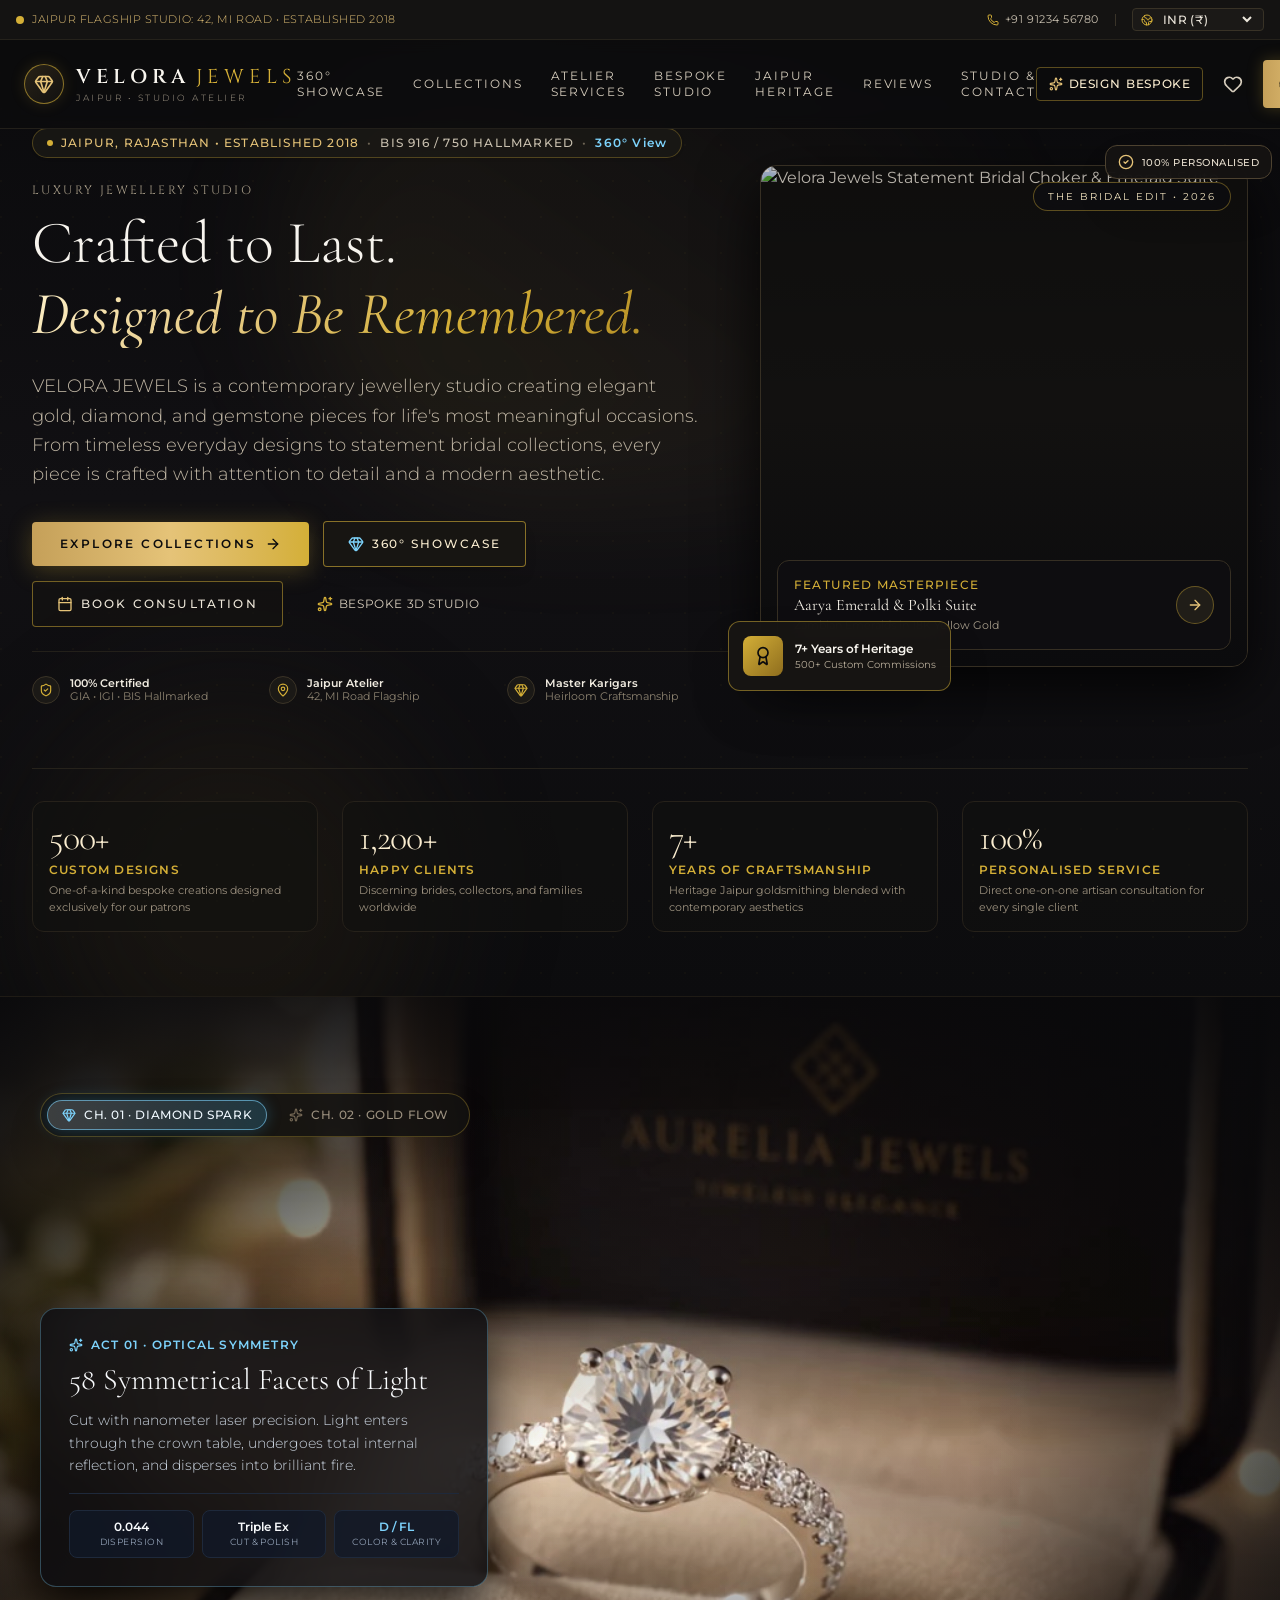
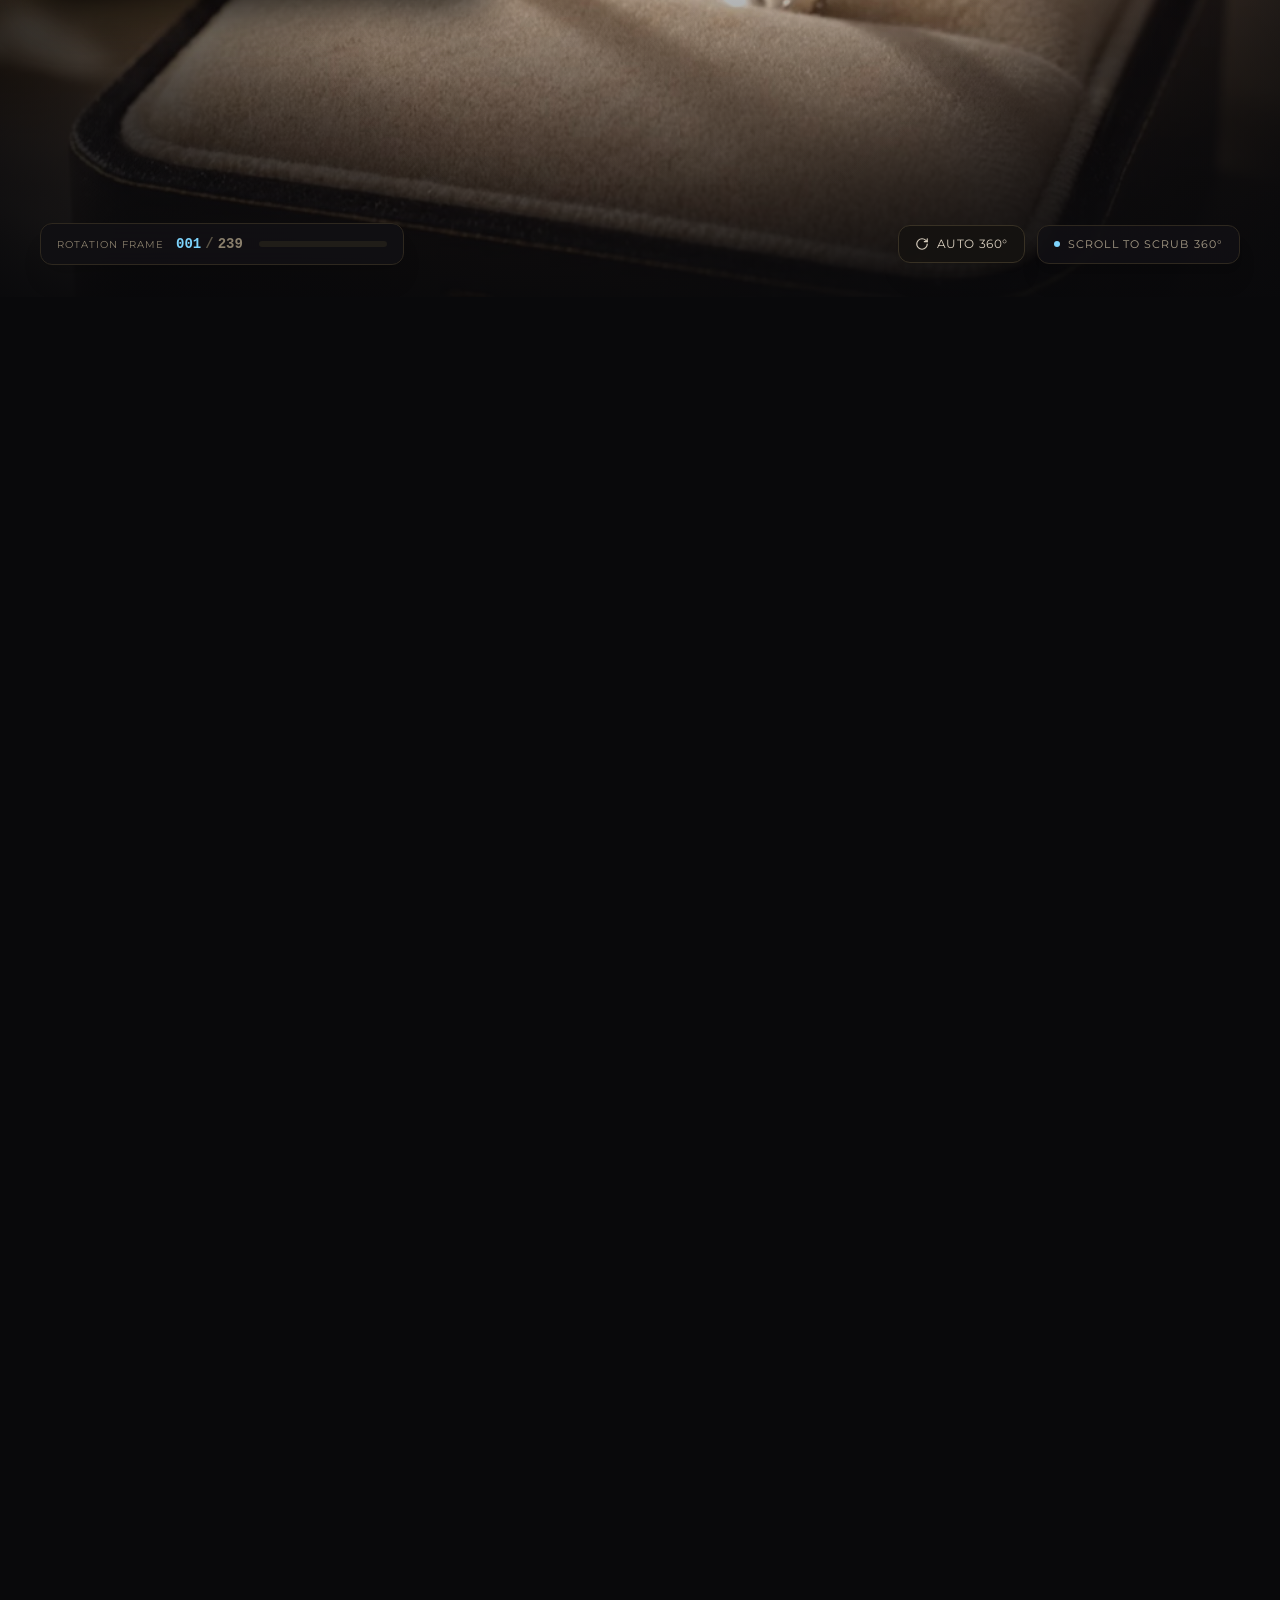
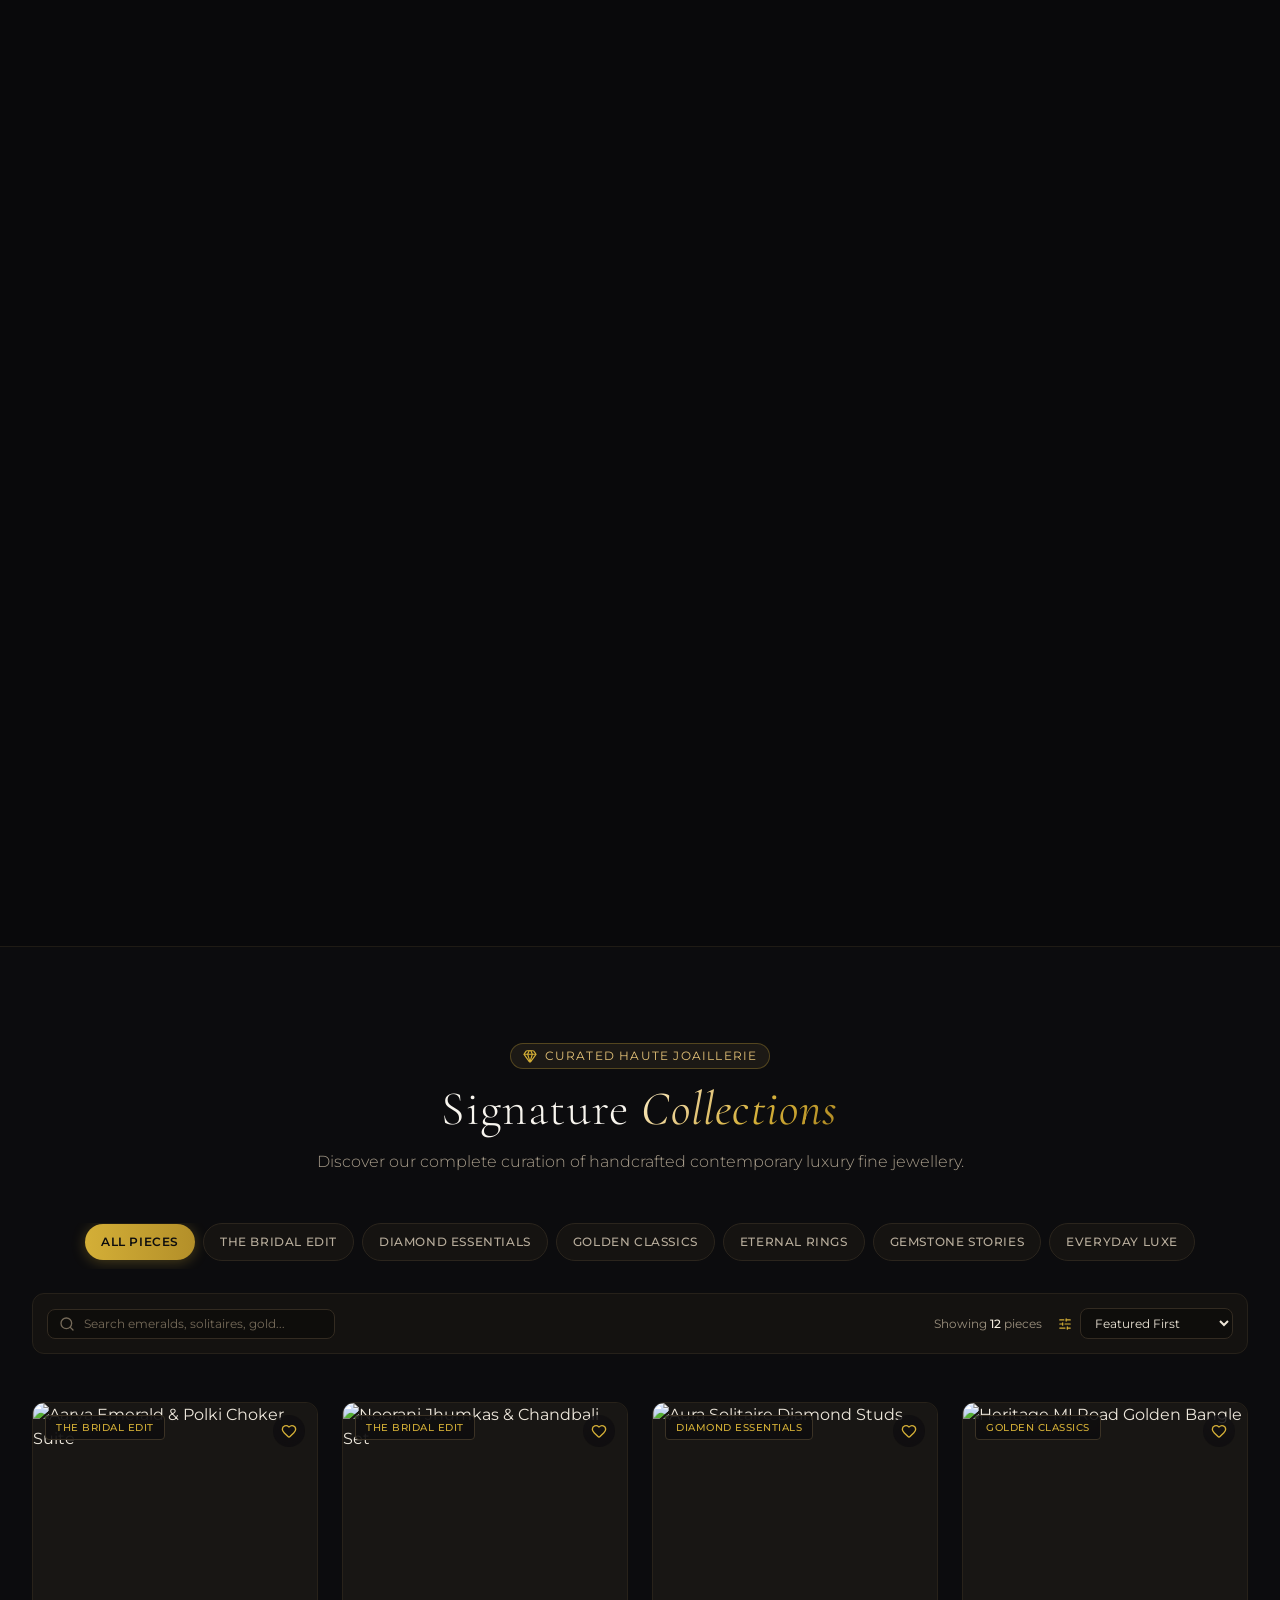
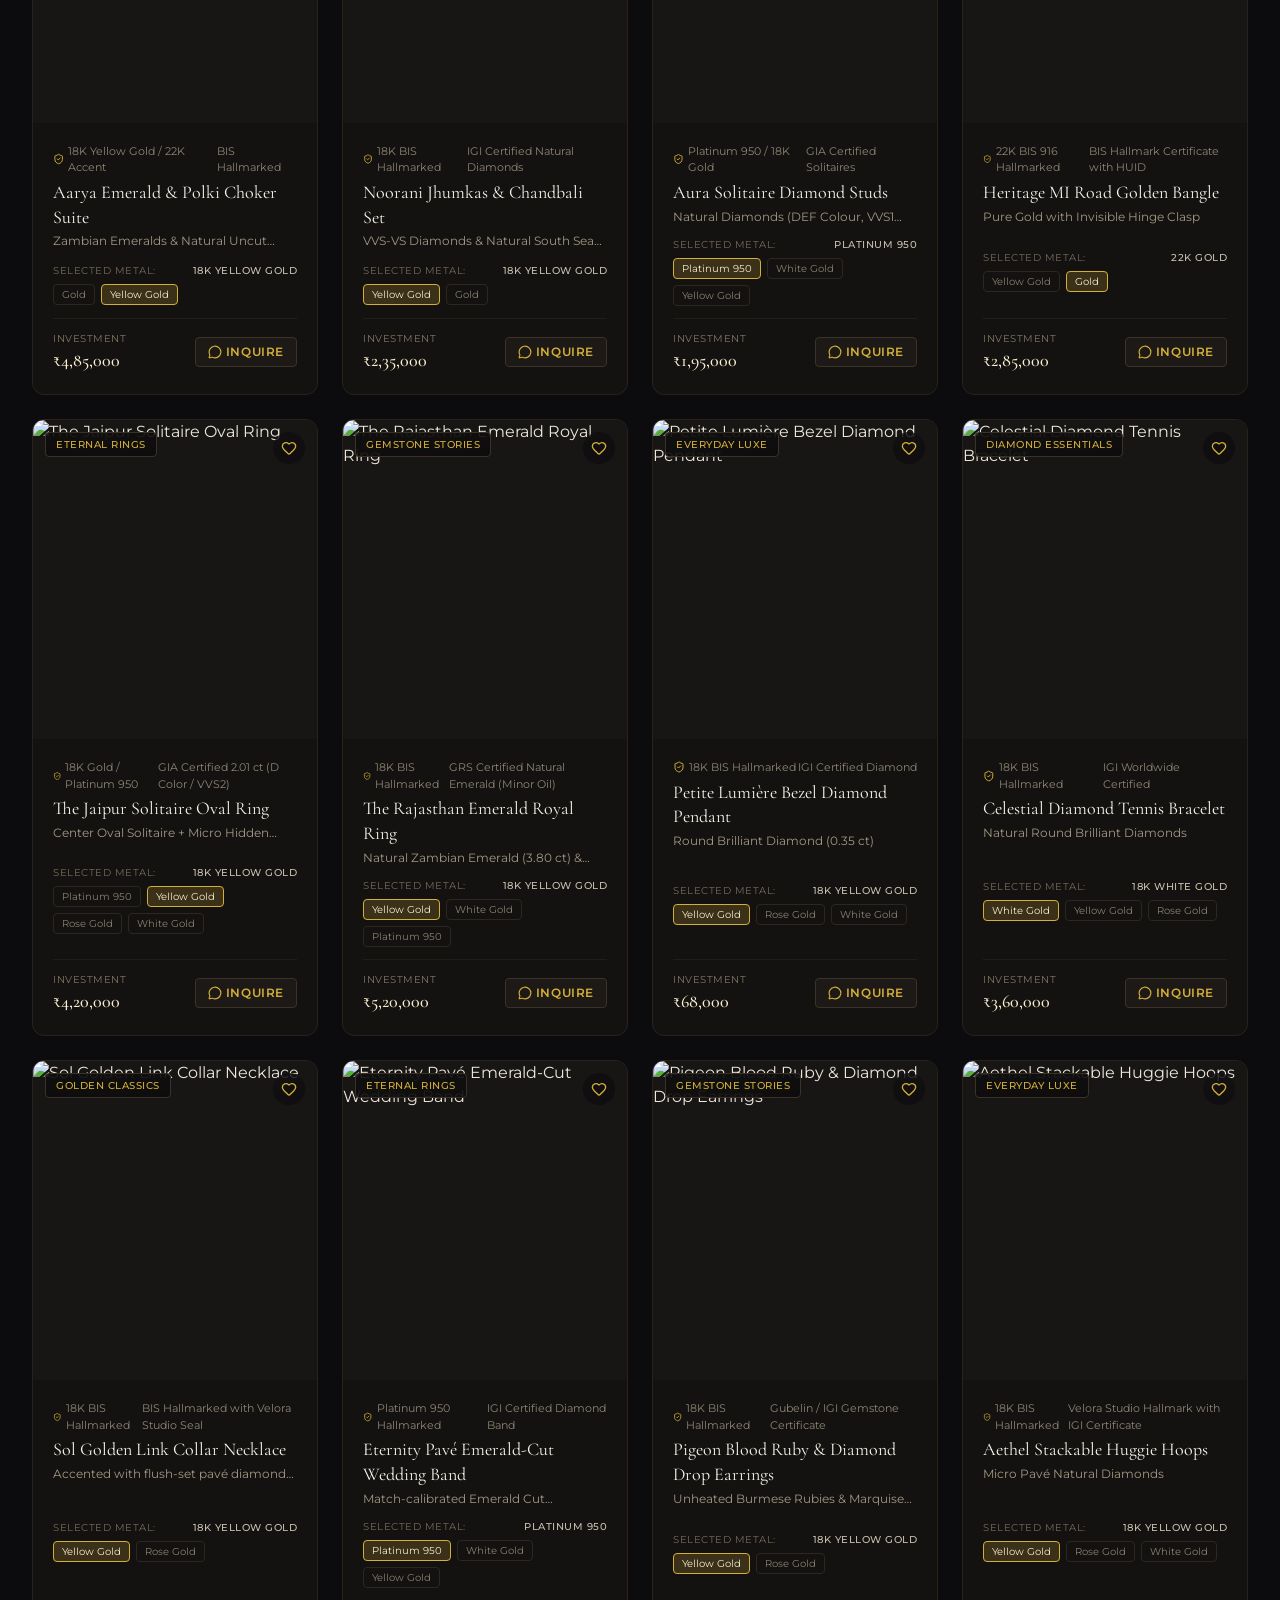
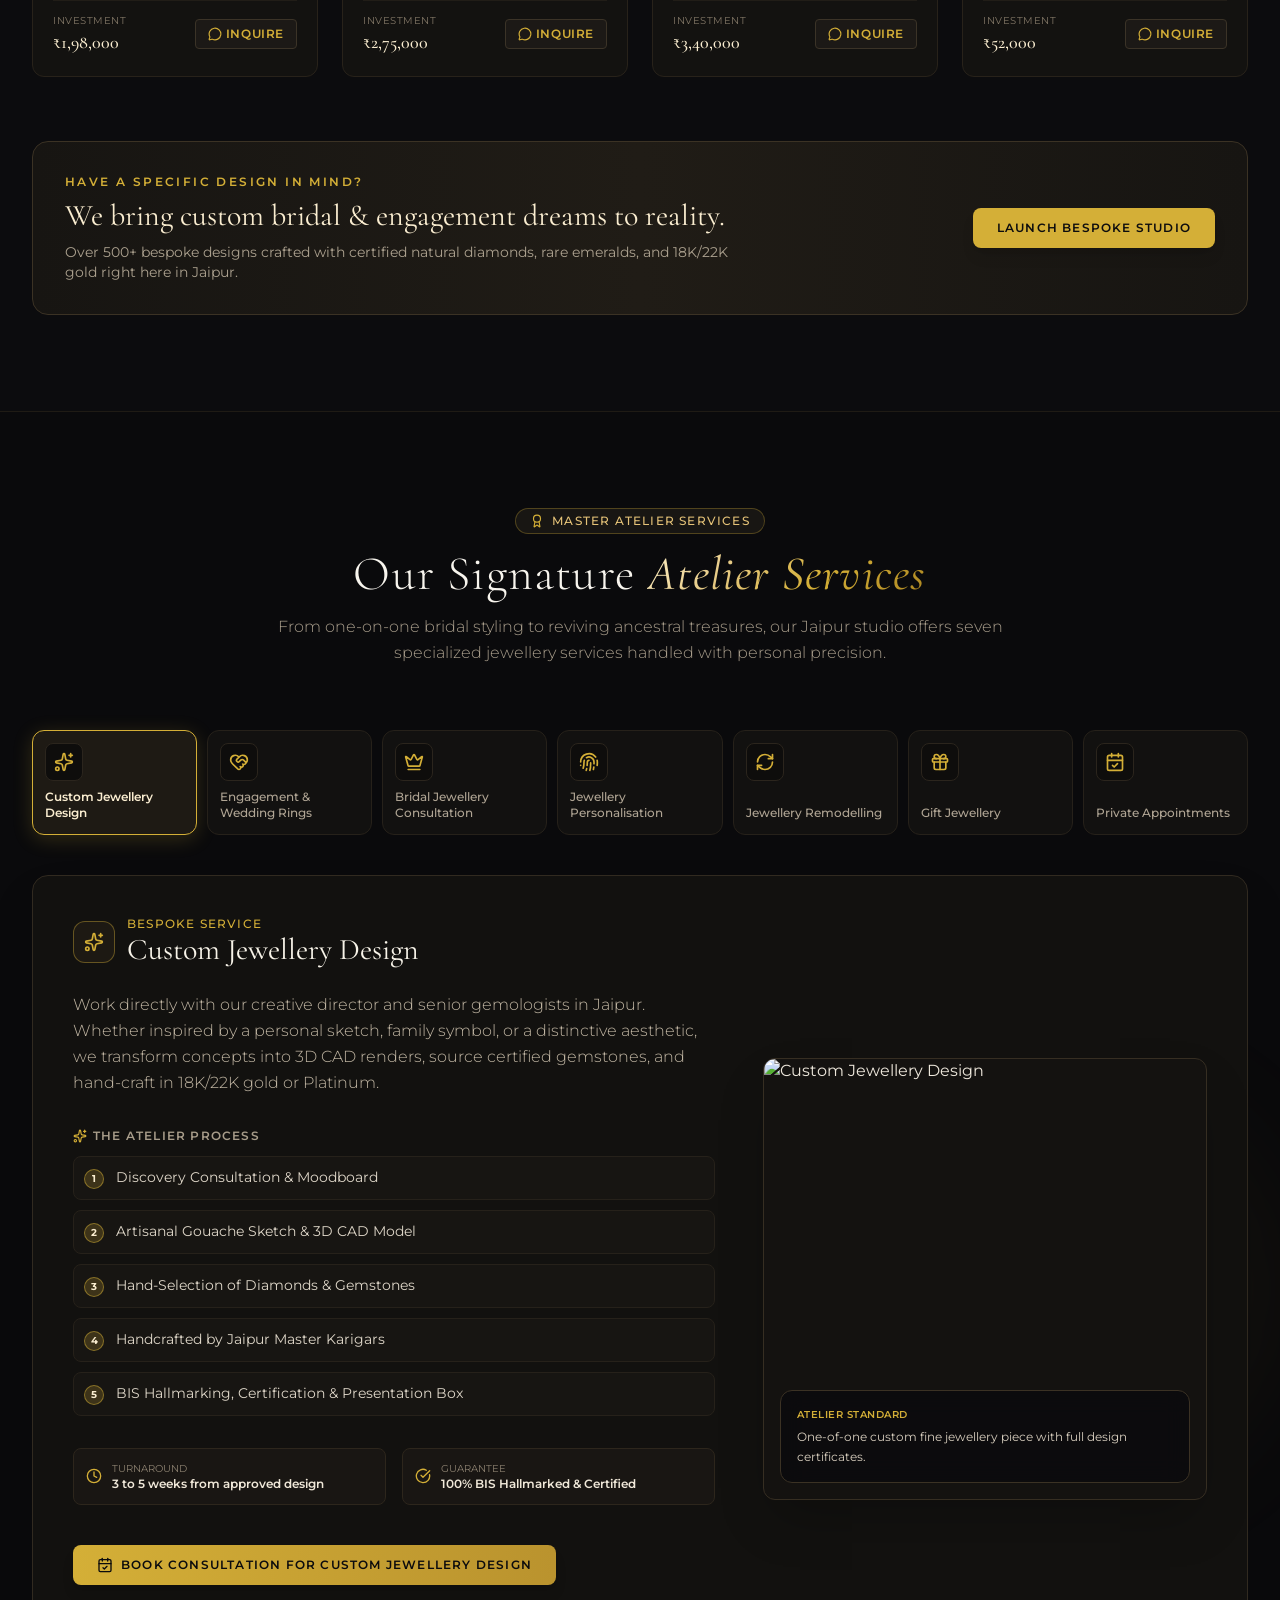
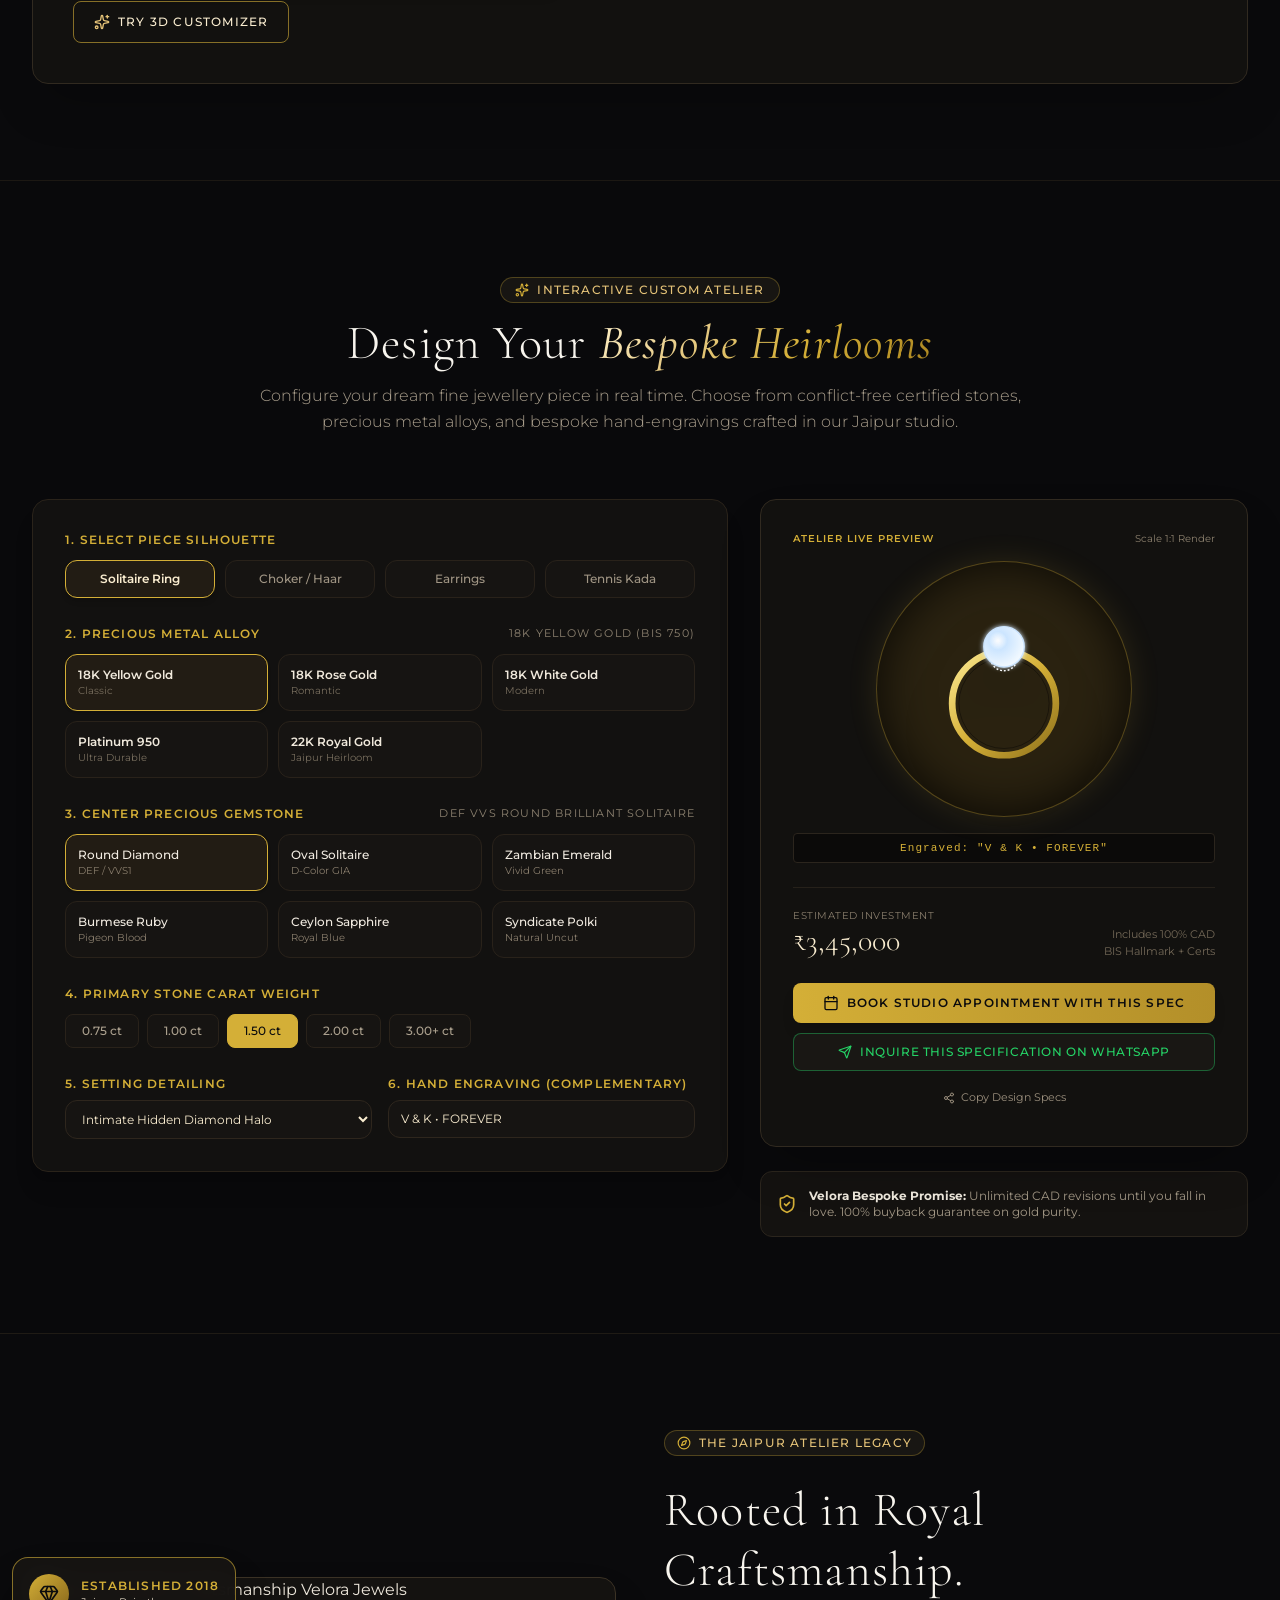
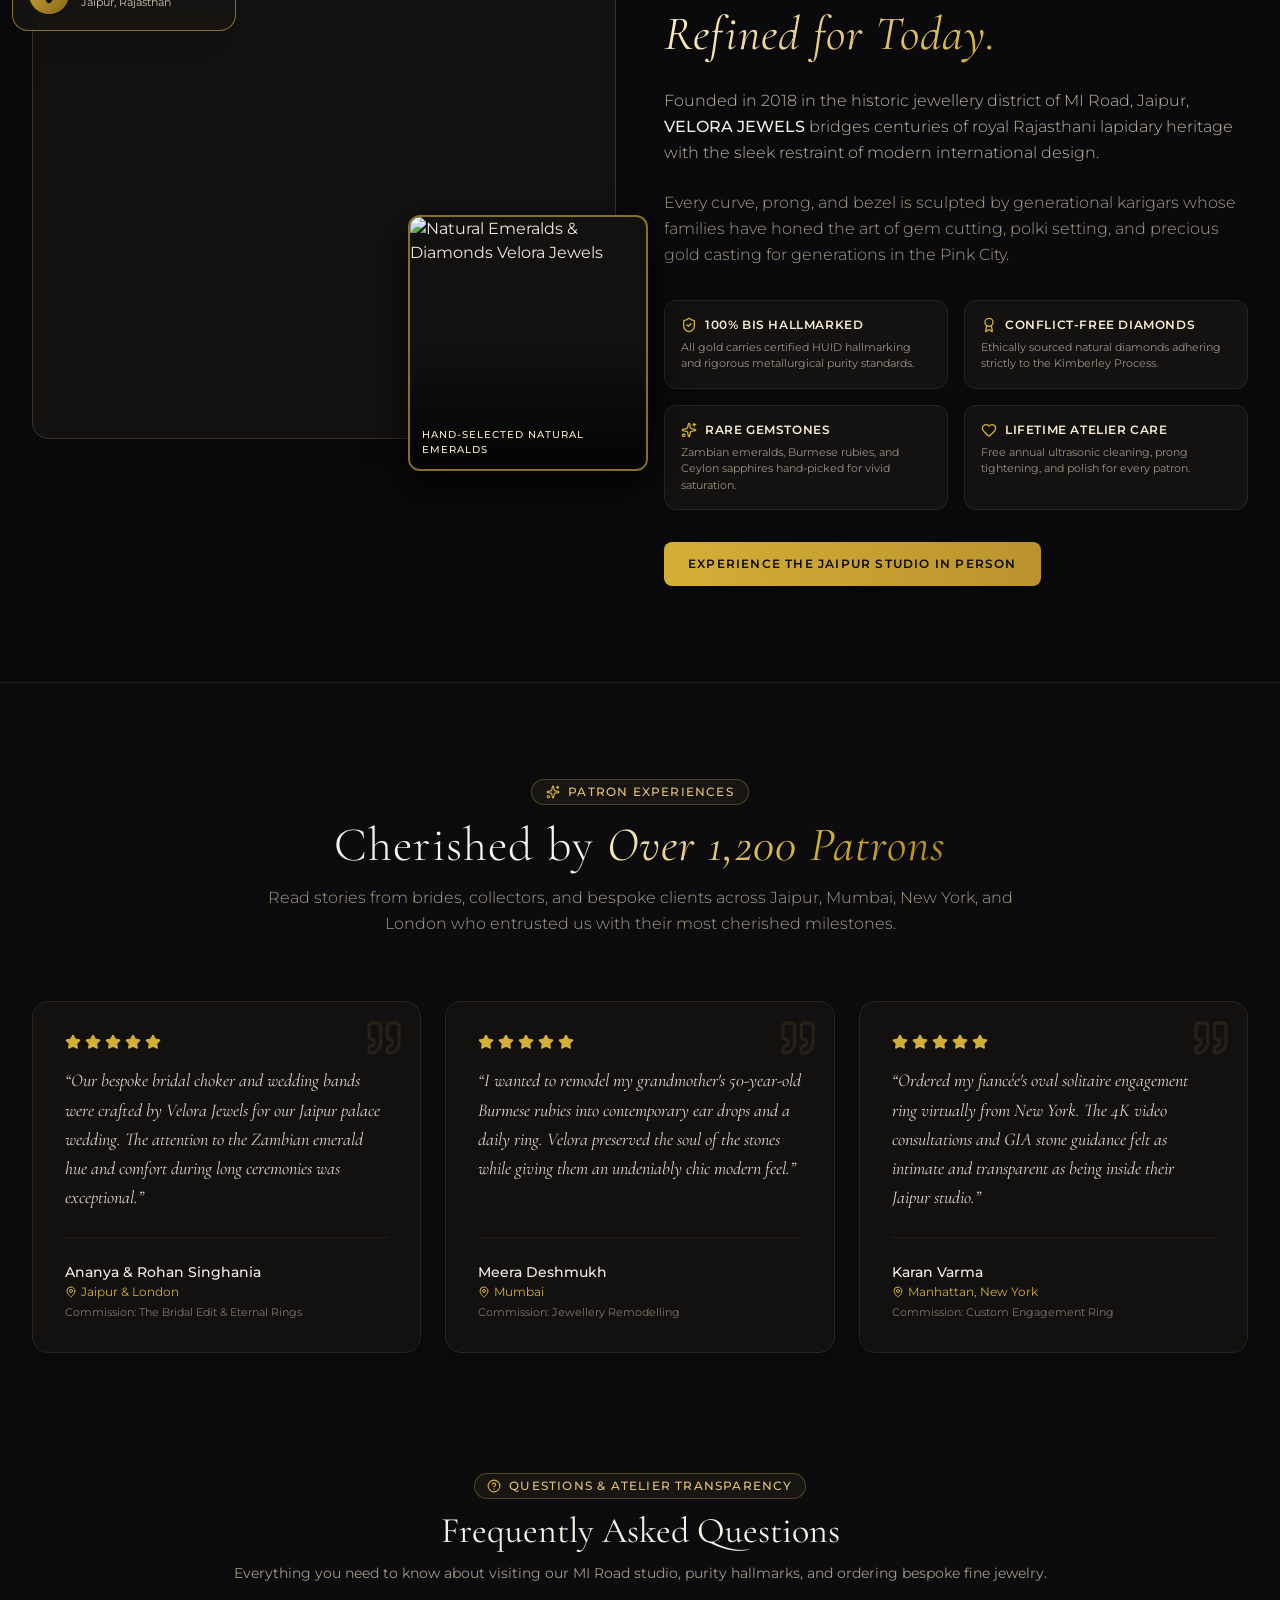
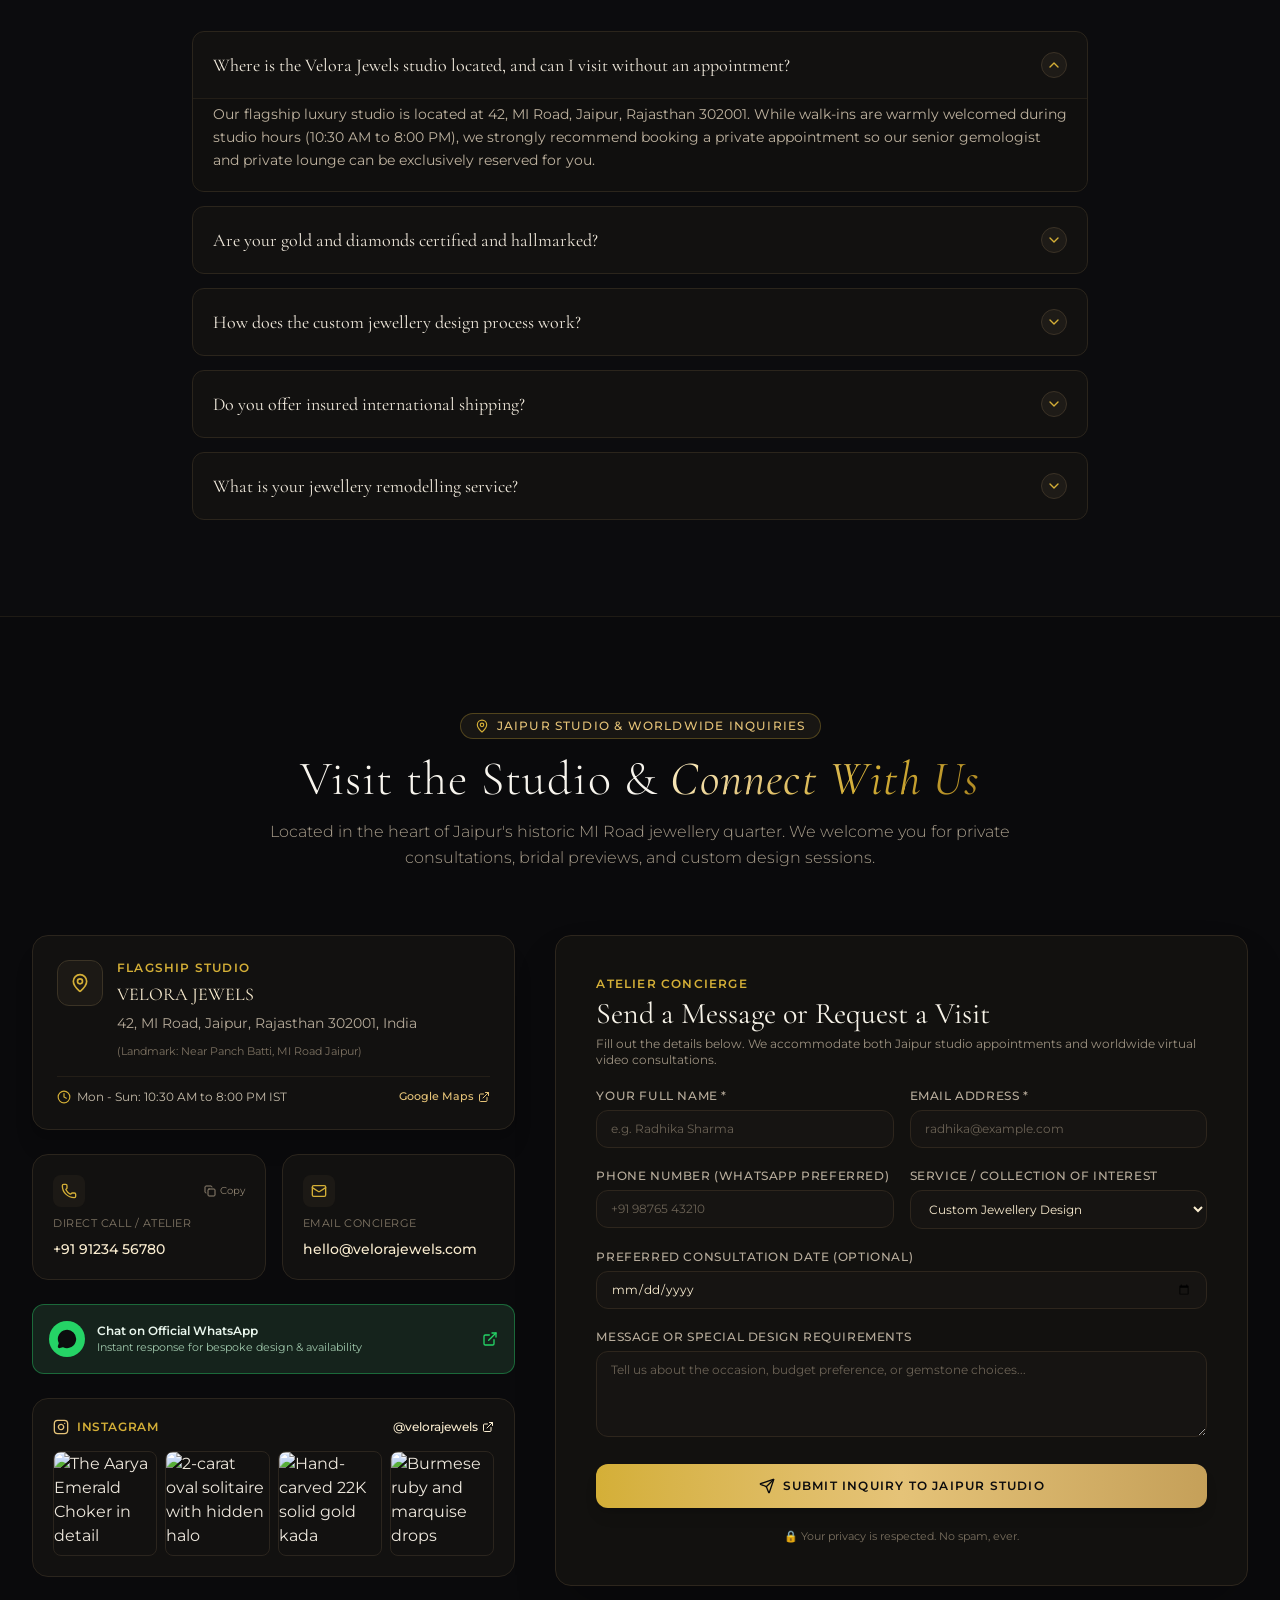
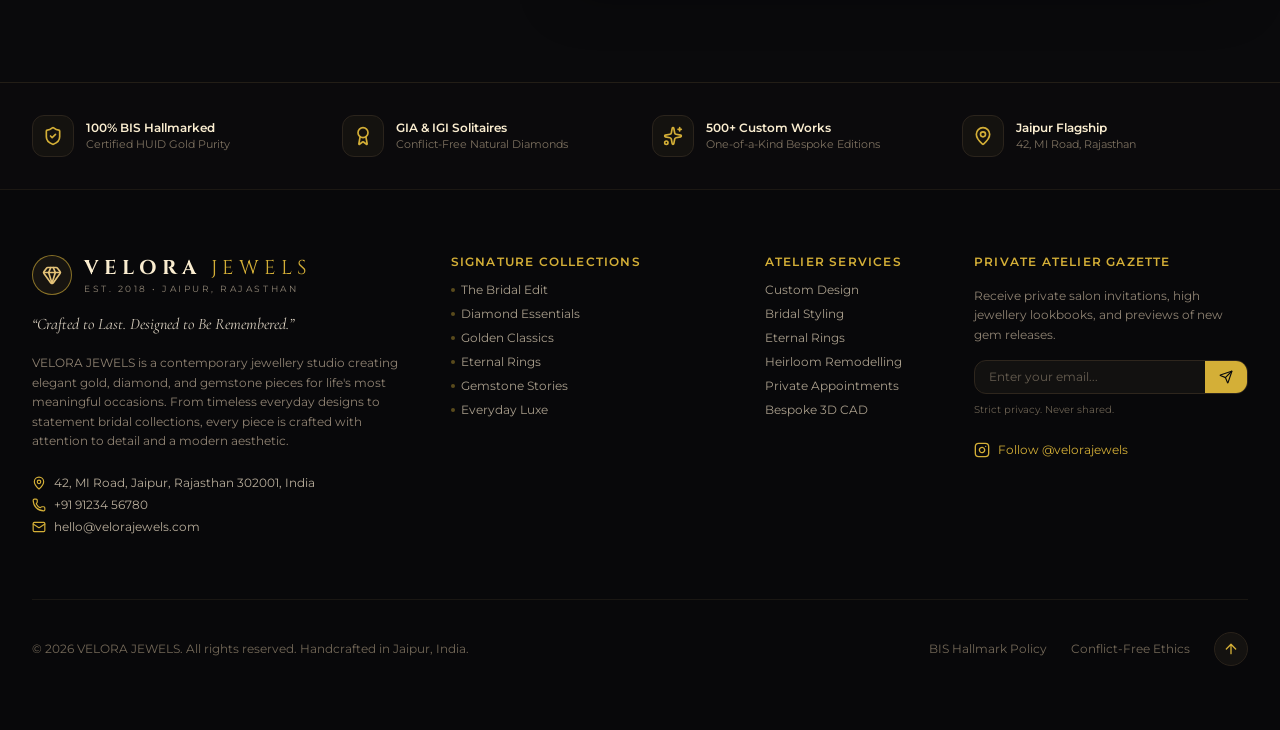
==== index.html @ c66a36f5 "feat: complete Velora Jewels luxury animation website with dual-chapter 360 showcase" ====
<!doctype html>
<html lang="en">
  <head>
    <meta charset="UTF-8" />
    <meta name="viewport" content="width=device-width, initial-scale=1.0" />
    <title>VELORA JEWELS | Luxury Jewellery Studio Jaipur</title>
    <meta name="description" content="Contemporary luxury jewellery studio in Jaipur, Rajasthan. Handcrafted gold, certified diamond, and gemstone fine jewellery, bridal edits, and bespoke private commissions." />
    <meta property="og:title" content="VELORA JEWELS | Luxury Jewellery Studio Jaipur" />
    <meta property="og:description" content="Contemporary luxury jewellery studio in Jaipur, Rajasthan. Handcrafted gold, certified diamond, and gemstone fine jewellery, bridal edits, and bespoke private commissions." />
    <meta property="og:type" content="website" />
    <meta name="twitter:card" content="summary_large_image" />
    <!-- Google Fonts for Luxury Editorial Typography -->
    <link rel="preconnect" href="https://fonts.googleapis.com">
    <link rel="preconnect" href="https://fonts.gstatic.com" crossorigin>
    <link href="https://fonts.googleapis.com/css2?family=Cinzel:wght@400;500;600;700&family=Cormorant+Garamond:ital,wght@0,300;0,400;0,500;0,600;1,400;1,500&family=Montserrat:wght@300;400;500;600;700&display=swap" rel="stylesheet">
    <script type="module" crossorigin src="./assets/index-DOTvCU5A.js"></script>
    <link rel="stylesheet" crossorigin href="./assets/index-Blc_AOPZ.css">
  </head>
  <body class="bg-[#0c0c0e] text-[#f4efe6] antialiased selection:bg-[#d4af37]/30 selection:text-[#faedd0]">
    <div id="root"></div>
  </body>
</html>
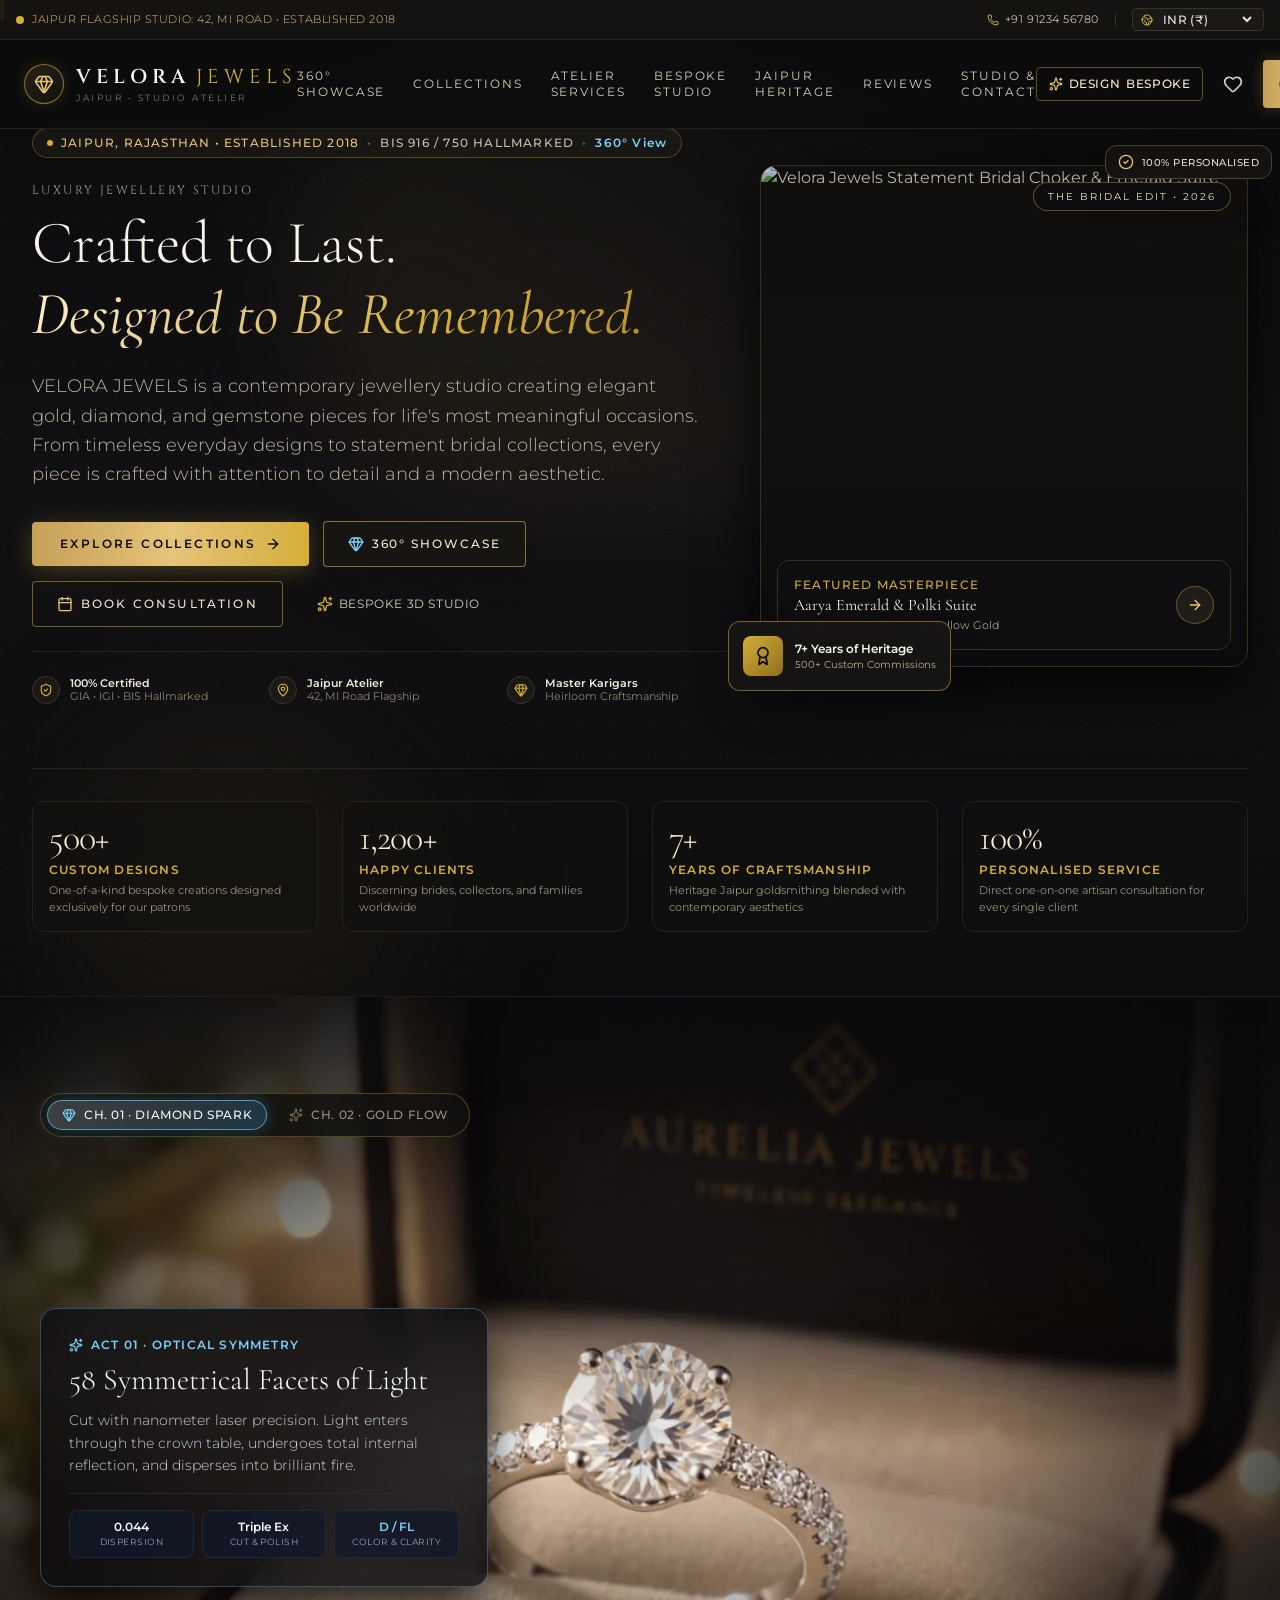
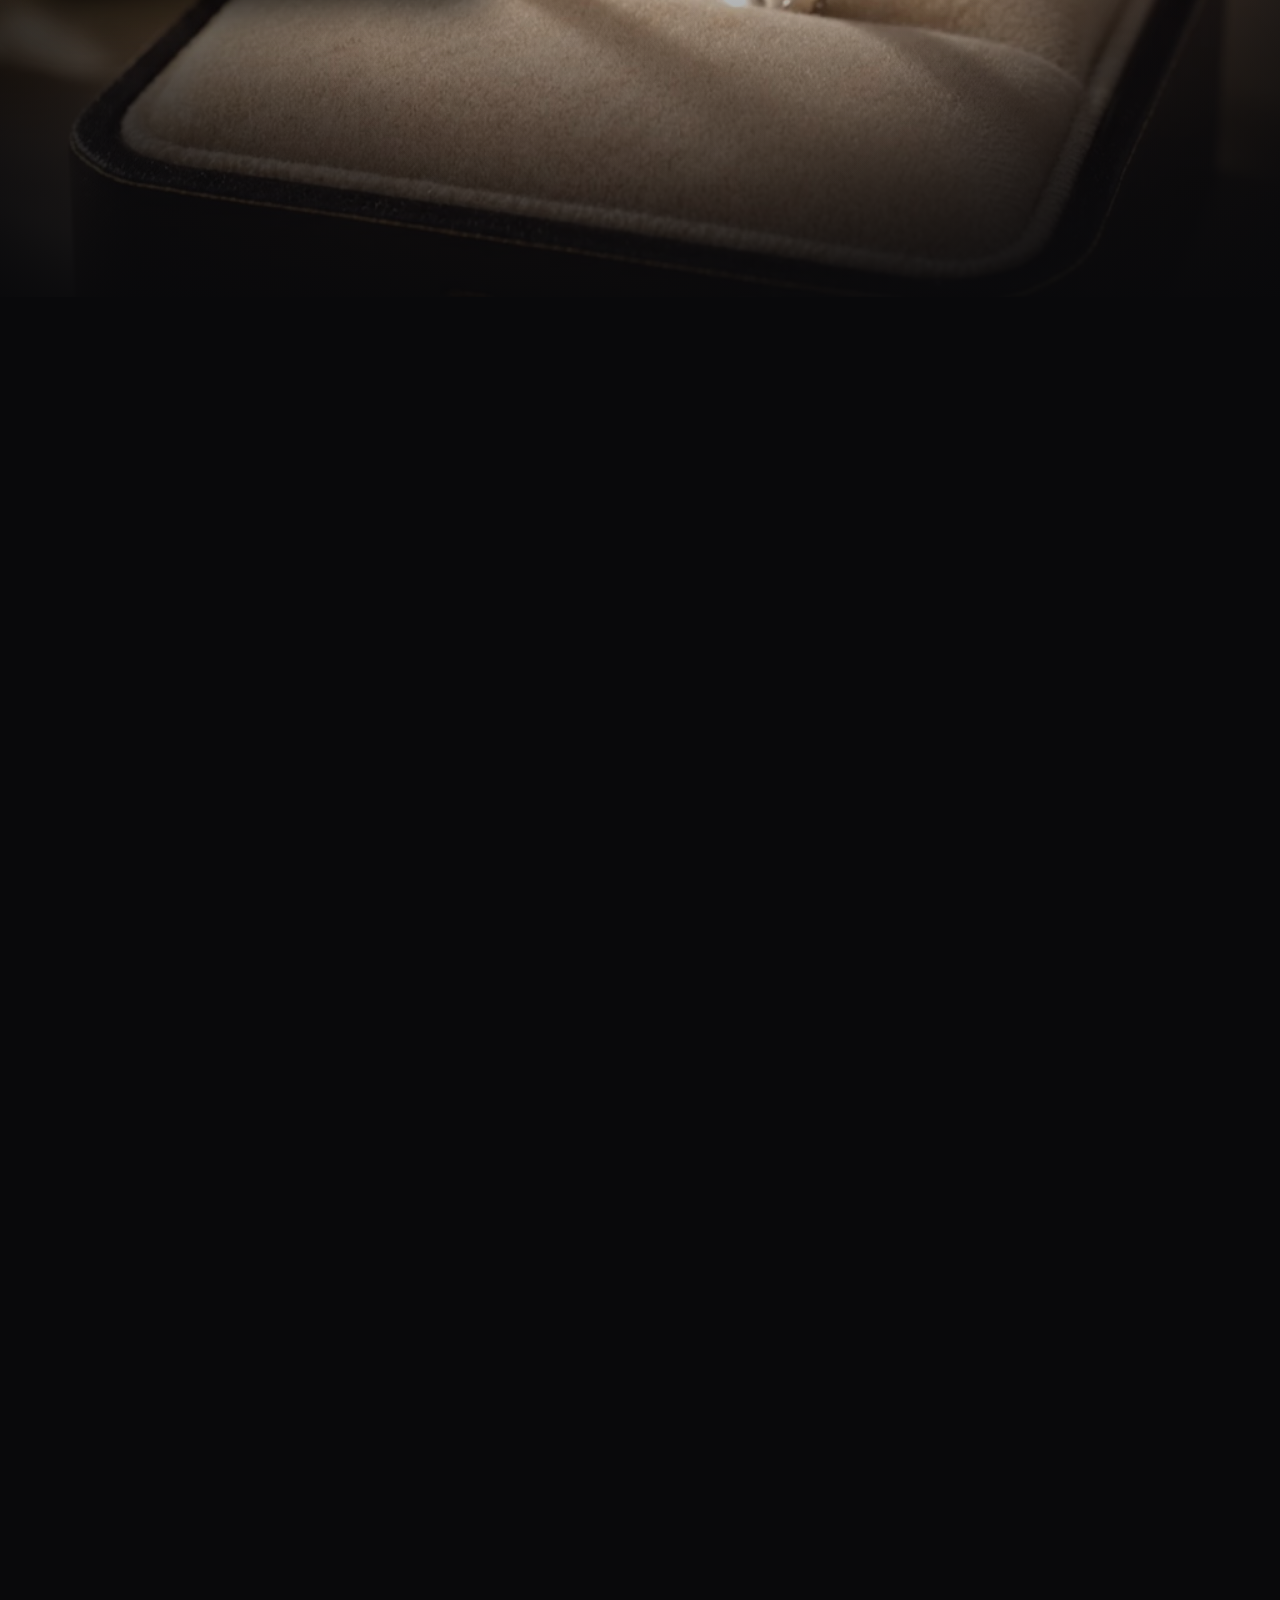
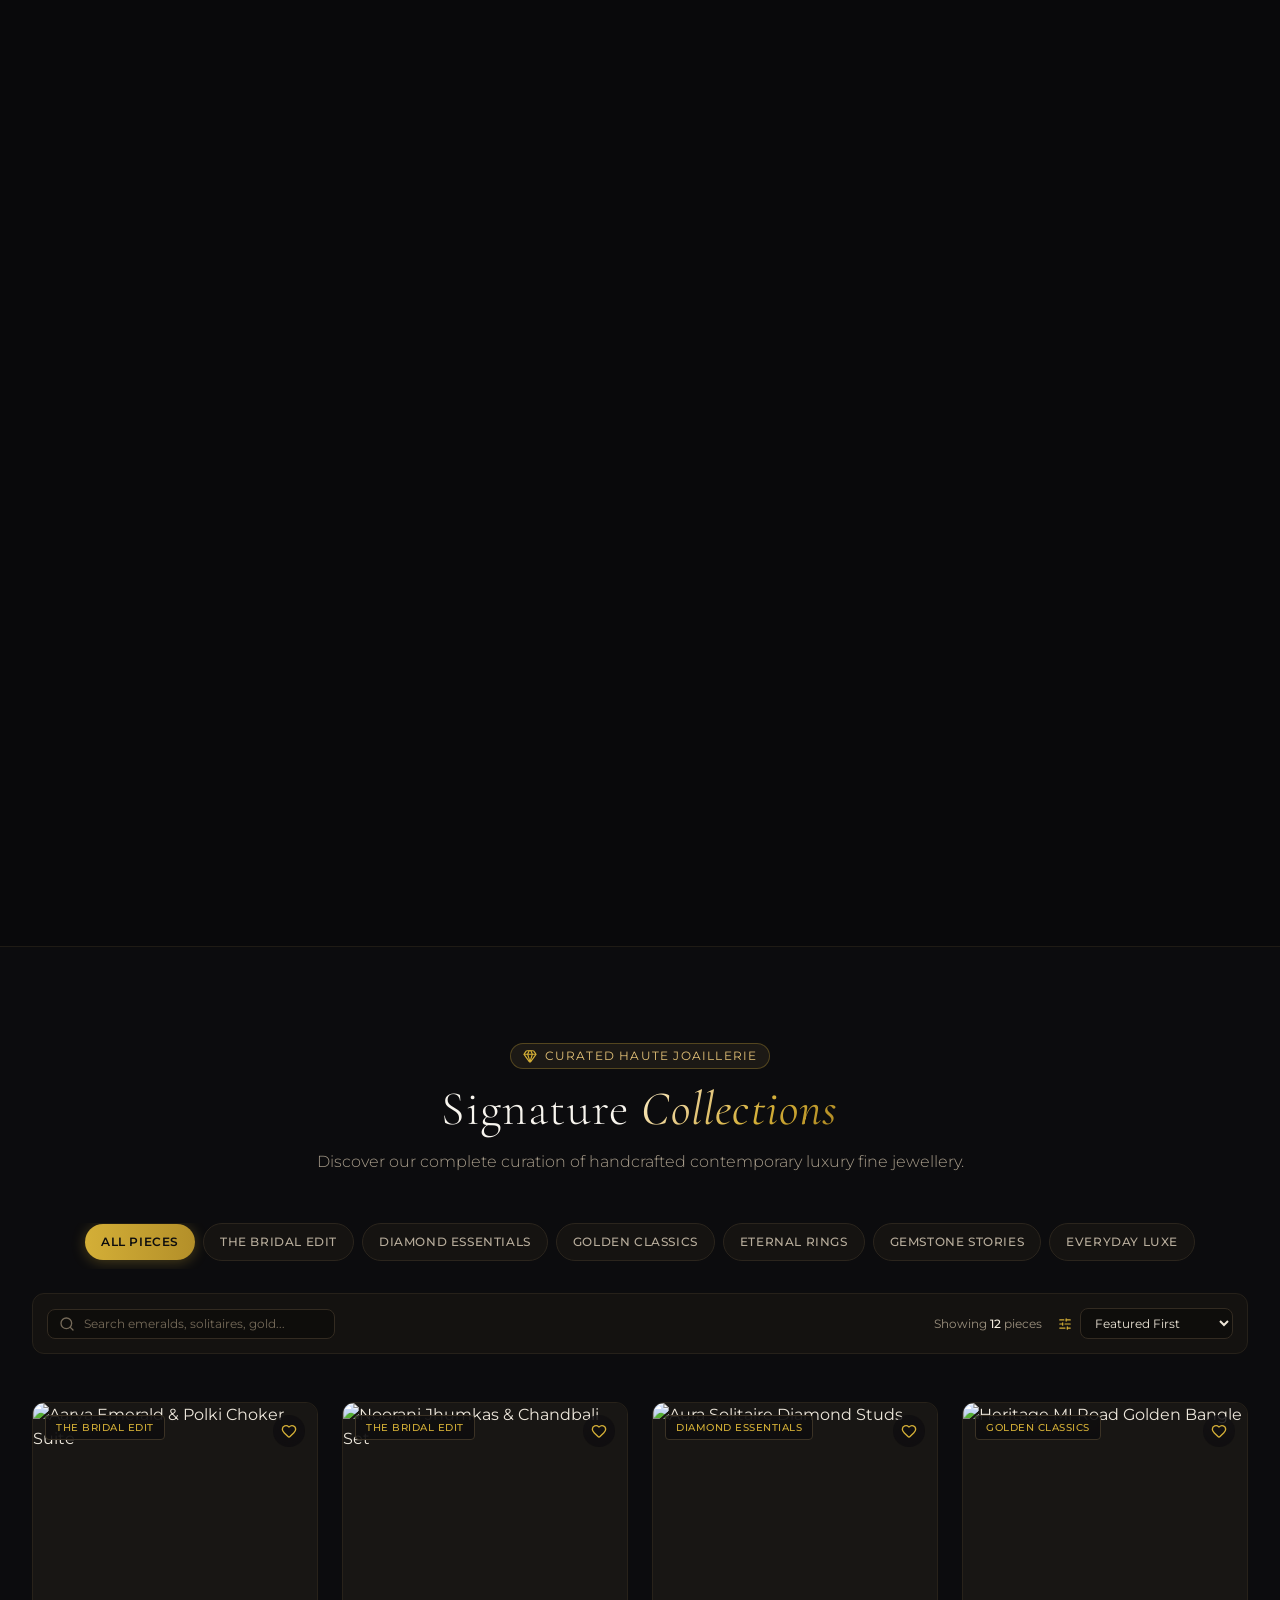
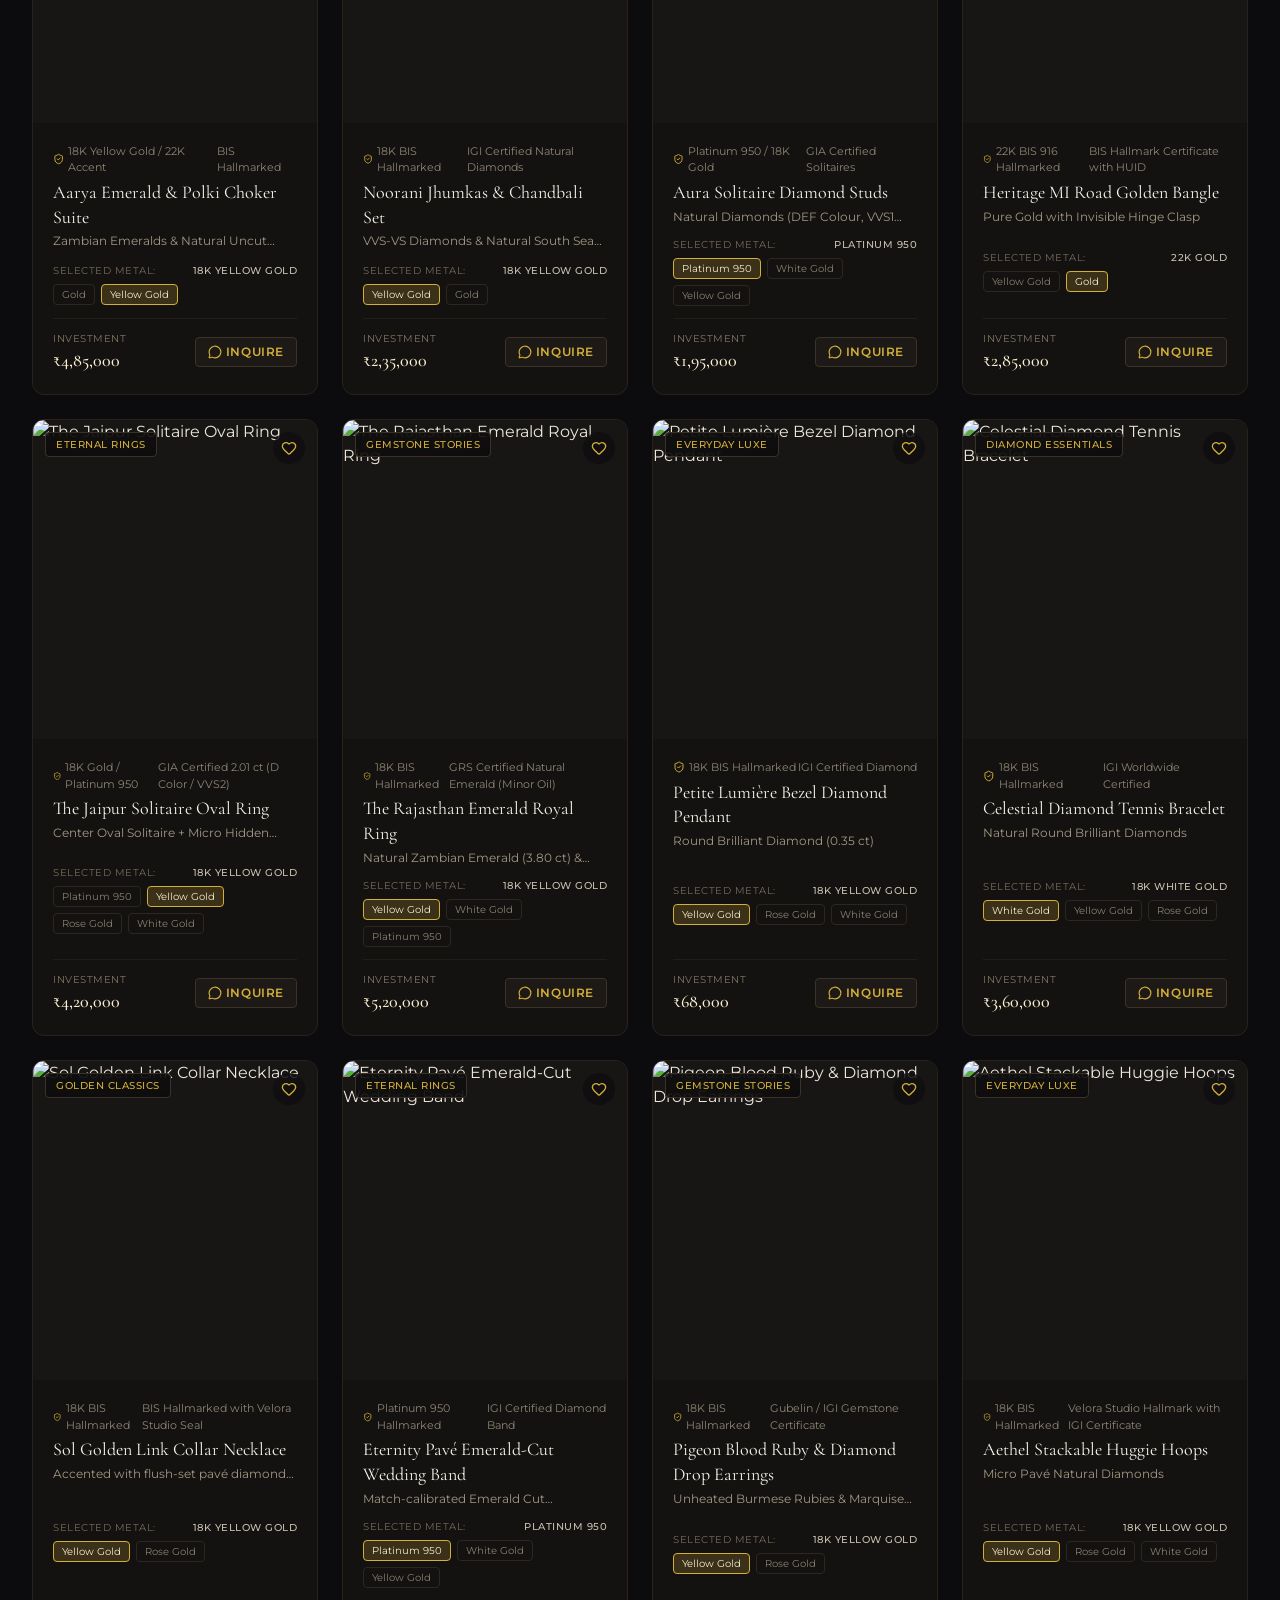
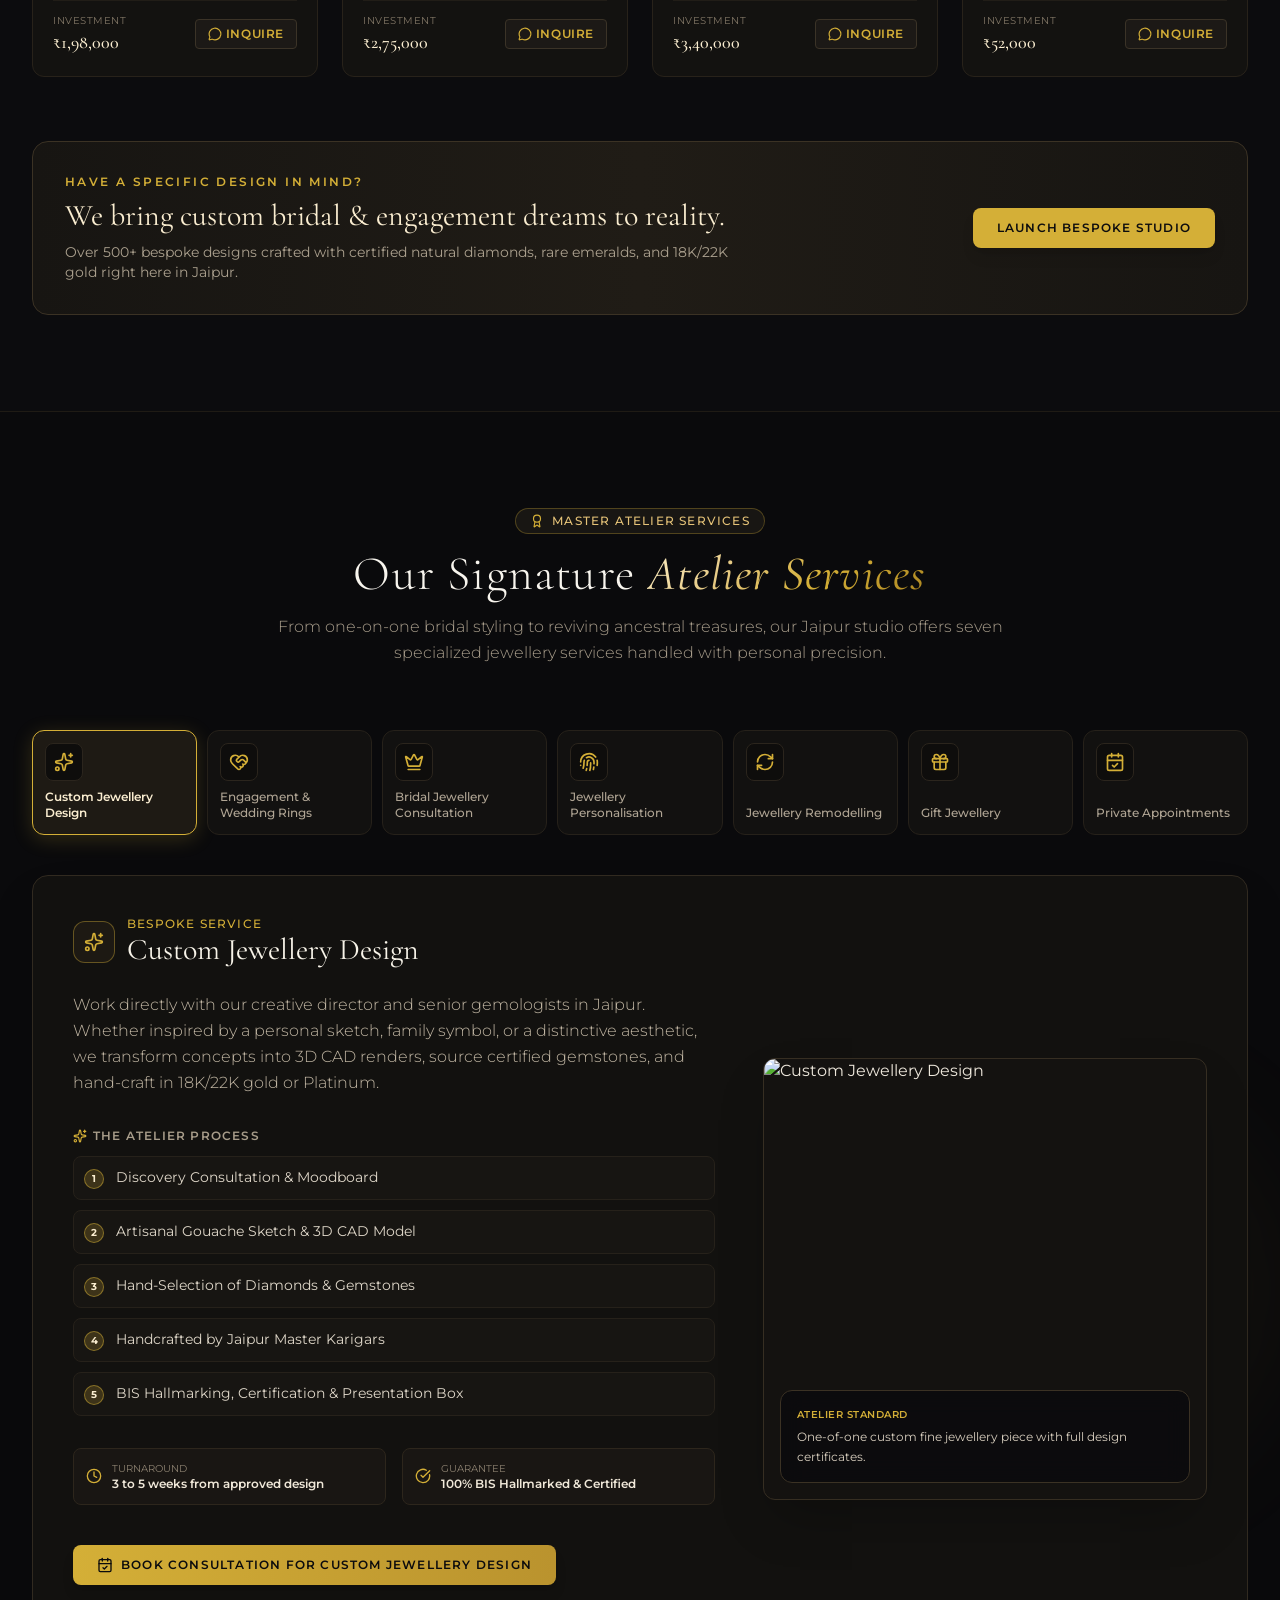
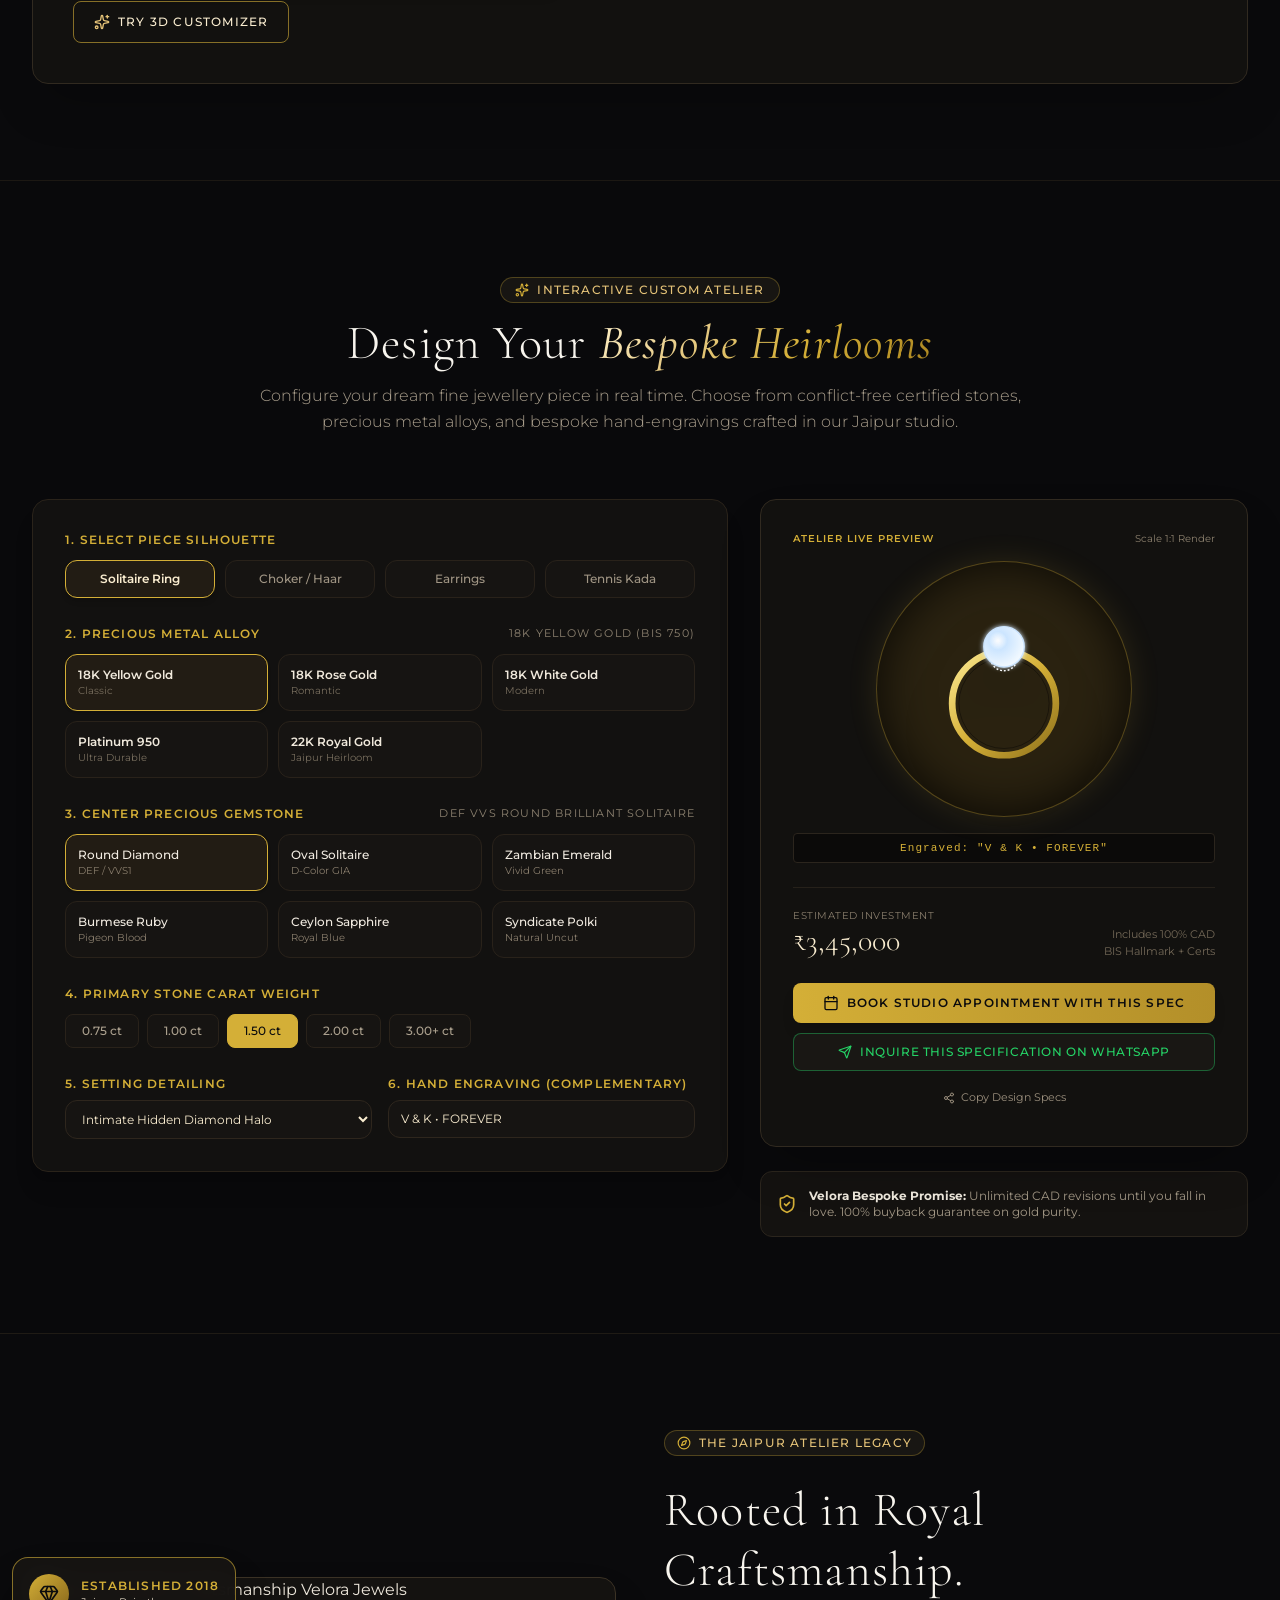
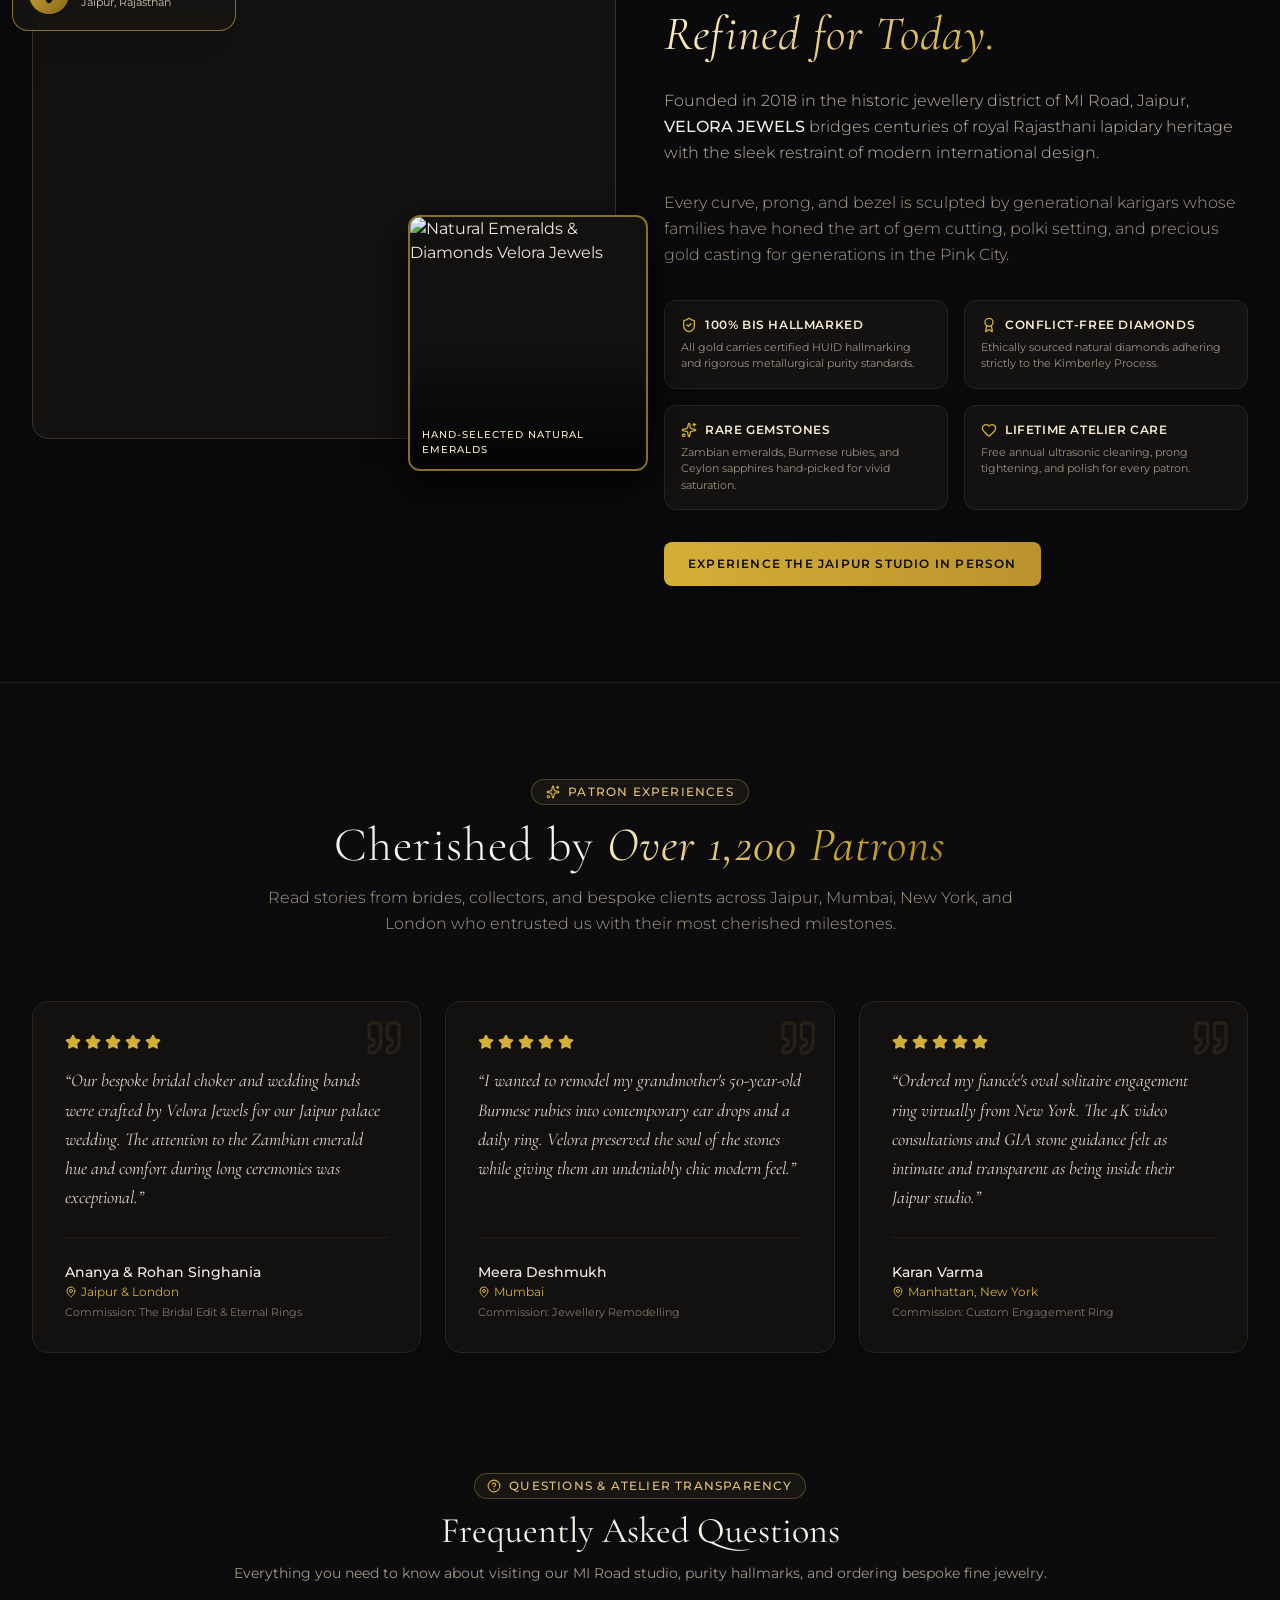
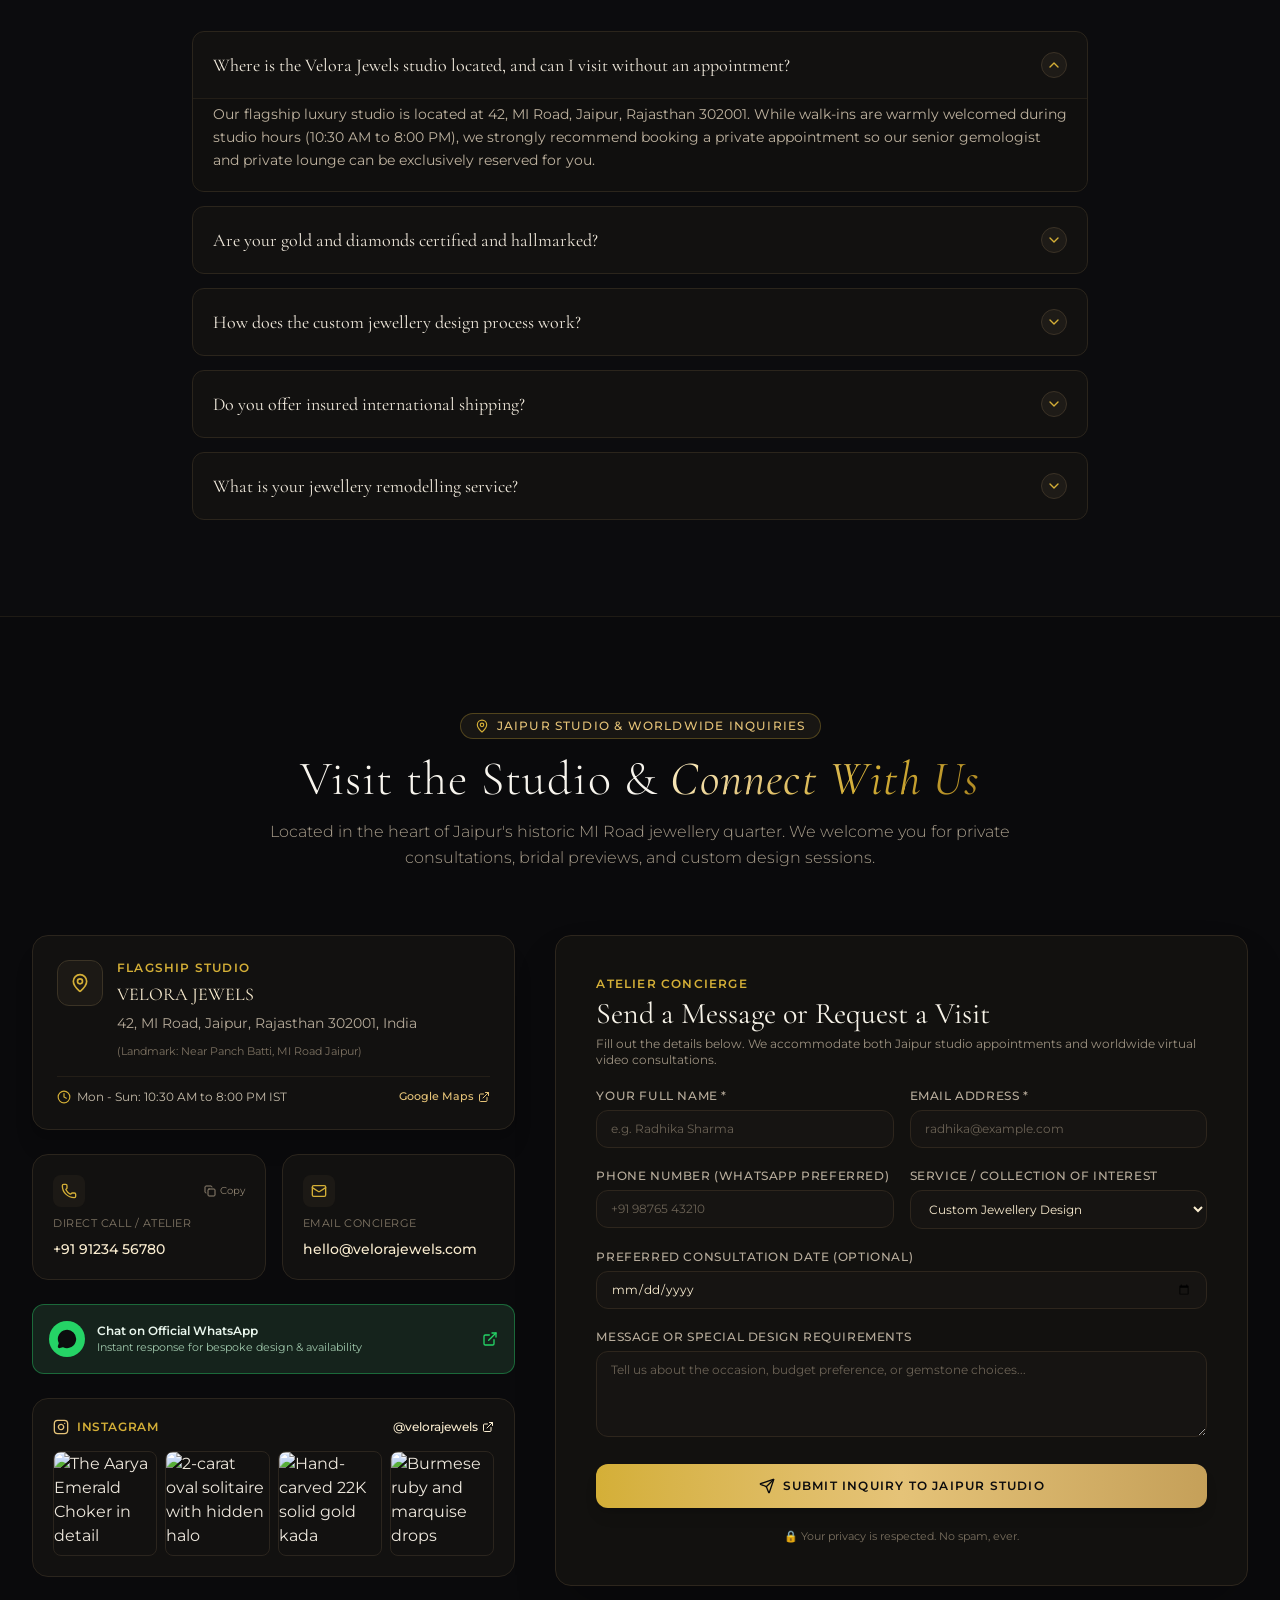
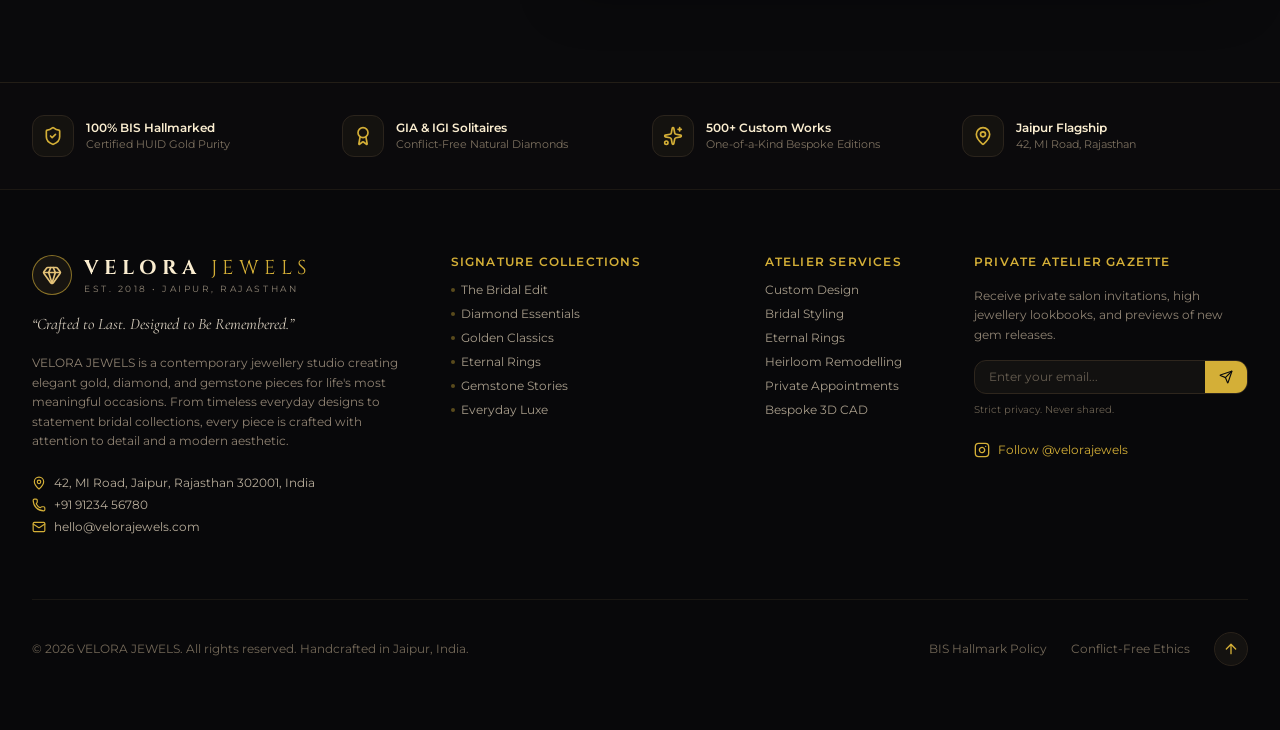
==== commit e03df074: "chore: remove bottom rotation frame counter and auto-spin HUD" ====
--- a/index.html
+++ b/index.html
@@ -13,8 +13,8 @@
     <link rel="preconnect" href="https://fonts.googleapis.com">
     <link rel="preconnect" href="https://fonts.gstatic.com" crossorigin>
     <link href="https://fonts.googleapis.com/css2?family=Cinzel:wght@400;500;600;700&family=Cormorant+Garamond:ital,wght@0,300;0,400;0,500;0,600;1,400;1,500&family=Montserrat:wght@300;400;500;600;700&display=swap" rel="stylesheet">
-    <script type="module" crossorigin src="./assets/index-DOTvCU5A.js"></script>
-    <link rel="stylesheet" crossorigin href="./assets/index-Blc_AOPZ.css">
+    <script type="module" crossorigin src="./assets/index-D37RIanl.js"></script>
+    <link rel="stylesheet" crossorigin href="./assets/index-DCu3On1a.css">
   </head>
   <body class="bg-[#0c0c0e] text-[#f4efe6] antialiased selection:bg-[#d4af37]/30 selection:text-[#faedd0]">
     <div id="root"></div>
